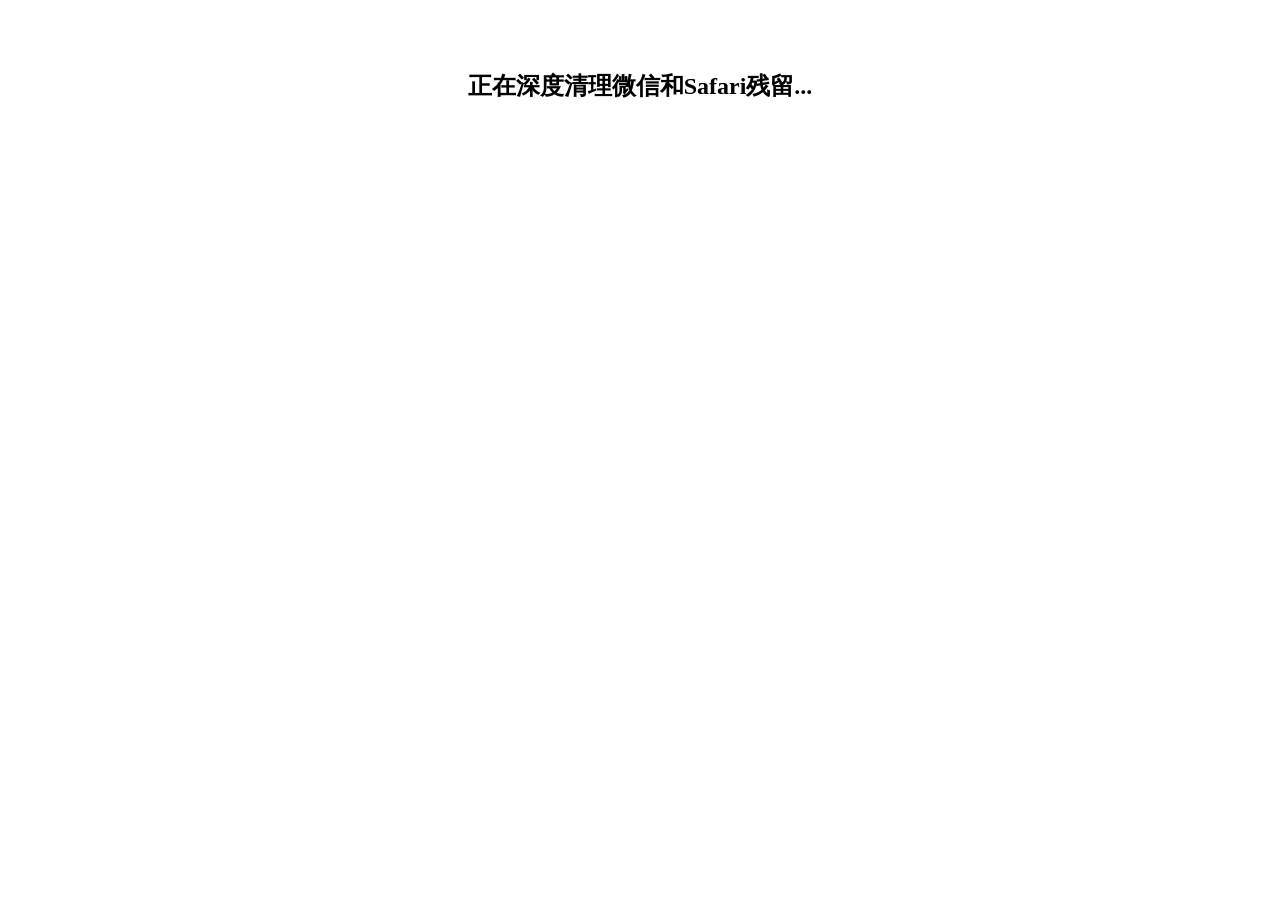
==== clear-sw.html @ dfe0d7aa "chore: add radical cache clearing script including SW and cache API" ====
<!DOCTYPE html>
<html>
<head>
    <meta charset="utf-8">
    <meta name="viewport" content="width=device-width, initial-scale=1">
    <title>强制清除所有缓存和 SW</title>
</head>
<body>
    <h2 style="text-align: center; padding: 50px;">正在深度清理微信和Safari残留...</h2>
    <script>
        // 1. Unregister all service workers
        if ('serviceWorker' in navigator) {
            navigator.serviceWorker.getRegistrations().then(function(registrations) {
                for(let registration of registrations) {
                    registration.unregister();
                }
            });
        }
        
        // 2. Clear all cache storage
        if ('caches' in window) {
            caches.keys().then(function(names) {
                for (let name of names)
                    caches.delete(name);
            });
        }
        
        // 3. Clear localStorage just in case
        localStorage.clear();
        sessionStorage.clear();

        // 4. Redirect after 1 second
        setTimeout(function() {
            window.location.replace("index.html?force=" + Date.now());
        }, 1200);
    </script>
</body>
</html>
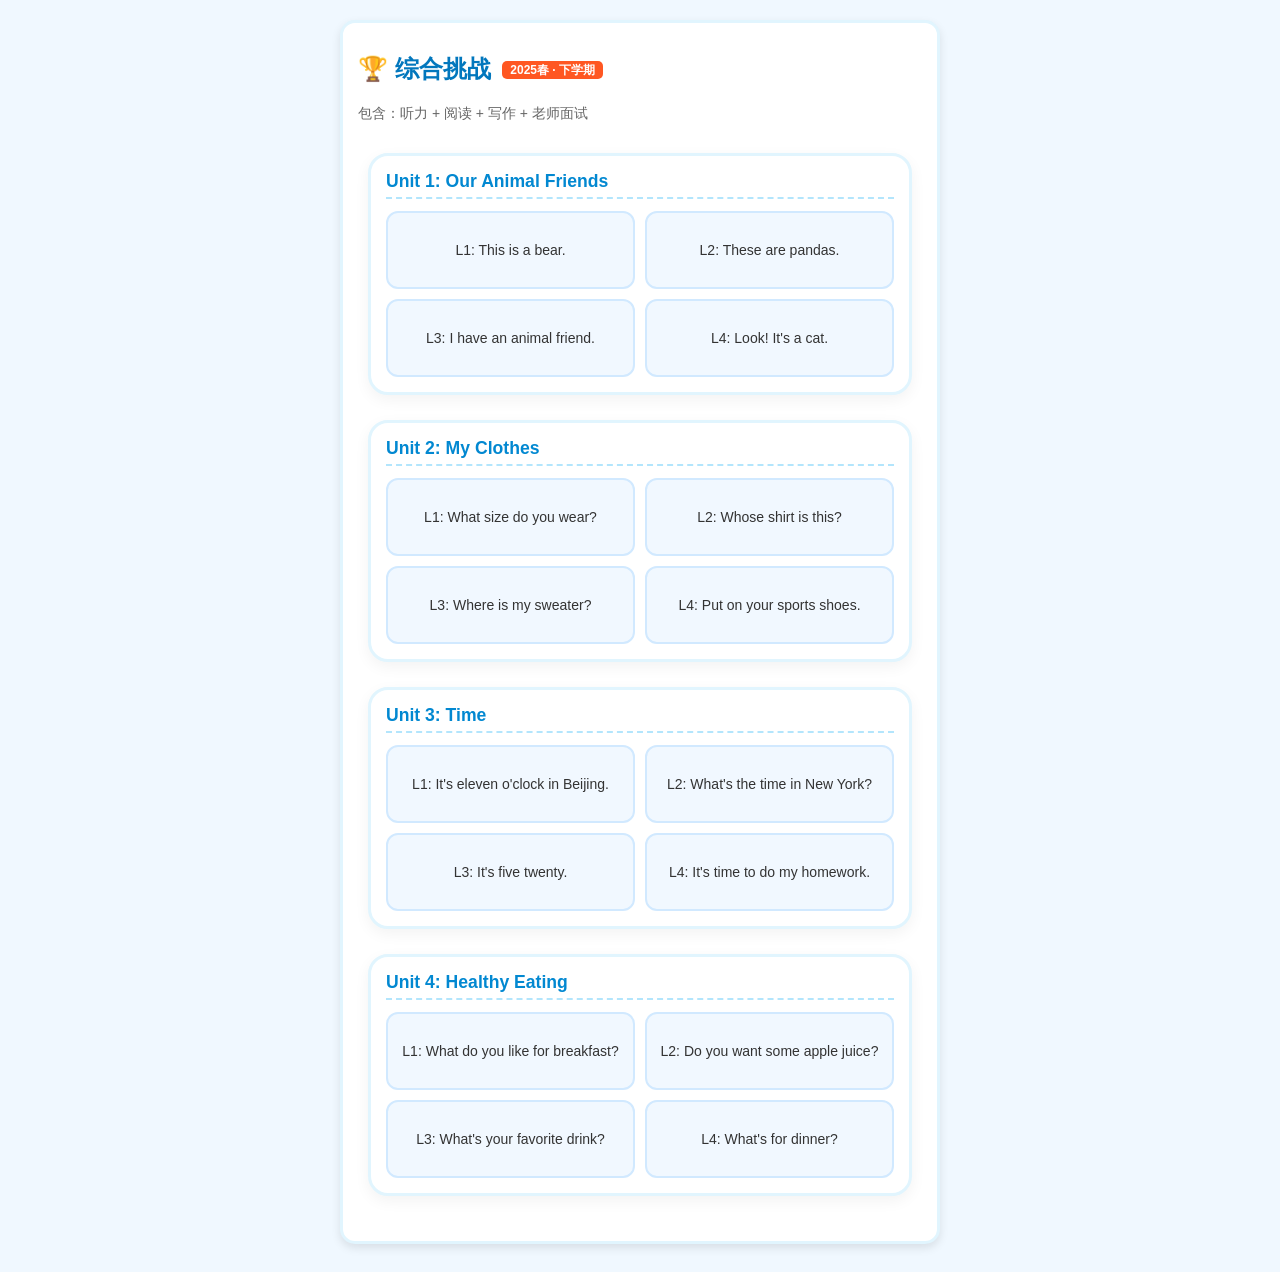
==== commit fbb876a6: "chore: redirect directly to written.html to force bypass index cache" ====
--- a/clear-sw.html
+++ b/clear-sw.html
@@ -3,12 +3,11 @@
 <head>
     <meta charset="utf-8">
     <meta name="viewport" content="width=device-width, initial-scale=1">
-    <title>强制清除所有缓存和 SW</title>
+    <title>强制清除所有缓存</title>
 </head>
 <body>
-    <h2 style="text-align: center; padding: 50px;">正在深度清理微信和Safari残留...</h2>
+    <h2 style="text-align: center; padding: 50px;">正在深度清理残留...</h2>
     <script>
-        // 1. Unregister all service workers
         if ('serviceWorker' in navigator) {
             navigator.serviceWorker.getRegistrations().then(function(registrations) {
                 for(let registration of registrations) {
@@ -16,22 +15,15 @@
                 }
             });
         }
-        
-        // 2. Clear all cache storage
         if ('caches' in window) {
             caches.keys().then(function(names) {
-                for (let name of names)
-                    caches.delete(name);
+                for (let name of names) caches.delete(name);
             });
         }
-        
-        // 3. Clear localStorage just in case
         localStorage.clear();
         sessionStorage.clear();
-
-        // 4. Redirect after 1 second
         setTimeout(function() {
-            window.location.replace("index.html?force=" + Date.now());
+            window.location.replace("written.html?mode=combined&force=" + Date.now());
         }, 1200);
     </script>
 </body>
